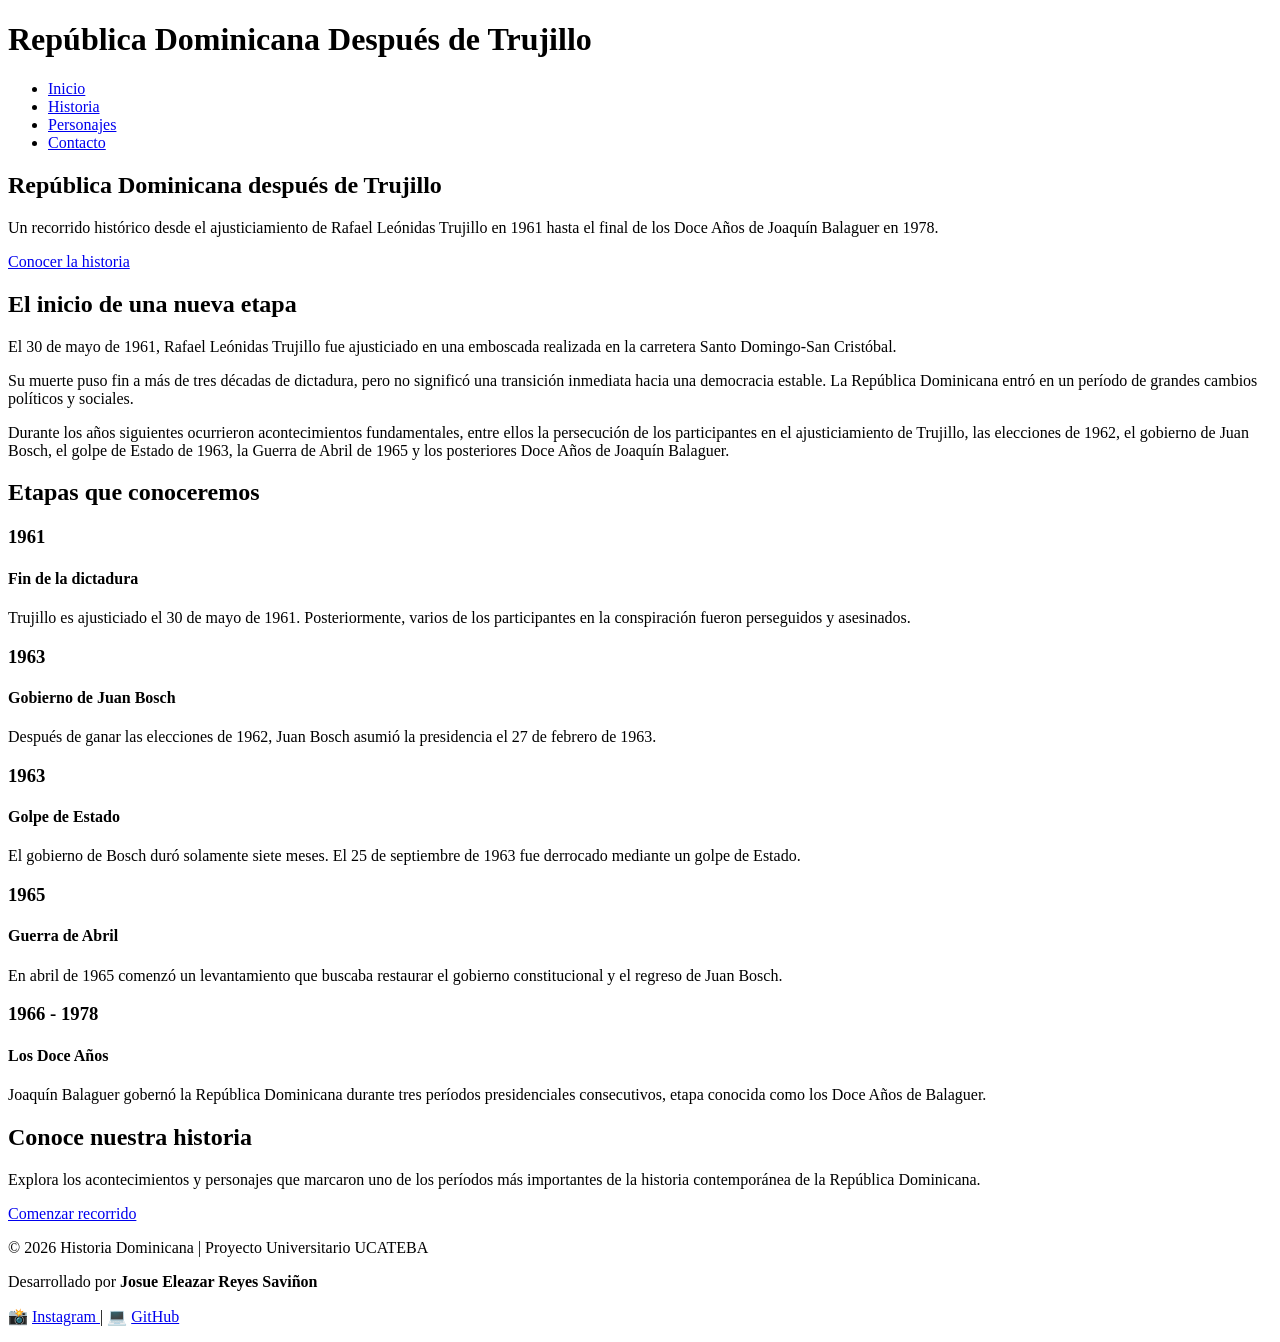
==== index.html @ 821aa656 "Primer commit" ====
<!DOCTYPE html>
<html lang="es">

<head>
    <meta charset="UTF-8">
    <meta name="viewport" content="width=device-width, initial-scale=1.0">

    <meta name="description"
          content="Historia de la República Dominicana después de la muerte de Rafael Leónidas Trujillo, desde 1961 hasta 1978.">

    <title>República Dominicana Después de Trujillo | Inicio</title>

    <link rel="stylesheet" href="css/styles.css">
</head>

<body>

    <header>
        <div class="logo">
            <h1>República Dominicana Después de Trujillo</h1>
        </div>

        <nav aria-label="Navegación principal">
            <ul>
                <li><a href="index.html">Inicio</a></li>
                <li><a href="about.html">Historia</a></li>
                <li><a href="catalog.html">Personajes</a></li>
                <li><a href="contact.html">Contacto</a></li>
            </ul>
        </nav>
    </header>


    <main>

        <!-- HERO -->
        <section class="hero">

            <div class="hero-contenido">

                <h2>República Dominicana después de Trujillo</h2>

                <p>
                    Un recorrido histórico desde el ajusticiamiento de
                    Rafael Leónidas Trujillo en 1961 hasta el final de
                    los Doce Años de Joaquín Balaguer en 1978.
                </p>

                <a href="about.html" class="boton">
                    Conocer la historia
                </a>

            </div>

        </section>


        <!-- INTRODUCCIÓN -->
        <section class="introduccion">

            <h2>El inicio de una nueva etapa</h2>

            <article>

                <p>
                    El 30 de mayo de 1961, Rafael Leónidas Trujillo fue
                    ajusticiado en una emboscada realizada en la carretera
                    Santo Domingo-San Cristóbal.
                </p>

                <p>
                    Su muerte puso fin a más de tres décadas de dictadura,
                    pero no significó una transición inmediata hacia una
                    democracia estable. La República Dominicana entró en
                    un período de grandes cambios políticos y sociales.
                </p>

                <p>
                    Durante los años siguientes ocurrieron acontecimientos
                    fundamentales, entre ellos la persecución de los
                    participantes en el ajusticiamiento de Trujillo,
                    las elecciones de 1962, el gobierno de Juan Bosch,
                    el golpe de Estado de 1963, la Guerra de Abril de 1965
                    y los posteriores Doce Años de Joaquín Balaguer.
                </p>

            </article>

        </section>


        <!-- ETAPAS HISTÓRICAS -->
        <section class="etapas">

            <h2>Etapas que conoceremos</h2>

            <div class="tarjetas">

                <article>
                    <h3>1961</h3>
                    <h4>Fin de la dictadura</h4>

                    <p>
                        Trujillo es ajusticiado el 30 de mayo de 1961.
                        Posteriormente, varios de los participantes en
                        la conspiración fueron perseguidos y asesinados.
                    </p>
                </article>


                <article>
                    <h3>1963</h3>
                    <h4>Gobierno de Juan Bosch</h4>

                    <p>
                        Después de ganar las elecciones de 1962,
                        Juan Bosch asumió la presidencia el
                        27 de febrero de 1963.
                    </p>
                </article>


                <article>
                    <h3>1963</h3>
                    <h4>Golpe de Estado</h4>

                    <p>
                        El gobierno de Bosch duró solamente siete meses.
                        El 25 de septiembre de 1963 fue derrocado
                        mediante un golpe de Estado.
                    </p>
                </article>


                <article>
                    <h3>1965</h3>
                    <h4>Guerra de Abril</h4>

                    <p>
                        En abril de 1965 comenzó un levantamiento
                        que buscaba restaurar el gobierno constitucional
                        y el regreso de Juan Bosch.
                    </p>
                </article>


                <article>
                    <h3>1966 - 1978</h3>
                    <h4>Los Doce Años</h4>

                    <p>
                        Joaquín Balaguer gobernó la República Dominicana
                        durante tres períodos presidenciales consecutivos,
                        etapa conocida como los Doce Años de Balaguer.
                    </p>
                </article>

            </div>

        </section>


        <!-- INVITACIÓN -->
        <section class="explorar">

            <h2>Conoce nuestra historia</h2>

            <p>
                Explora los acontecimientos y personajes que marcaron
                uno de los períodos más importantes de la historia
                contemporánea de la República Dominicana.
            </p>

            <a href="about.html" class="boton">
                Comenzar recorrido
            </a>

        </section>

    </main>


    <footer>

         <p>© 2026 Historia Dominicana | Proyecto Universitario UCATEBA</p>

    <p>
        Desarrollado por <strong>Josue Eleazar Reyes Saviñon</strong>
    </p>

    <p>
       📸
        <a href="https://www.instagram.com/joshuakings25?igsh=MWJ4bWNubTRwZXNlbw==" target="_blank">
          Instagram
         </a>
        |
        💻
        <a href="https://github.com/JoshuaKings82" target="_blank">
            GitHub
        </a>
    </p>
    </footer>

</body>

</html>
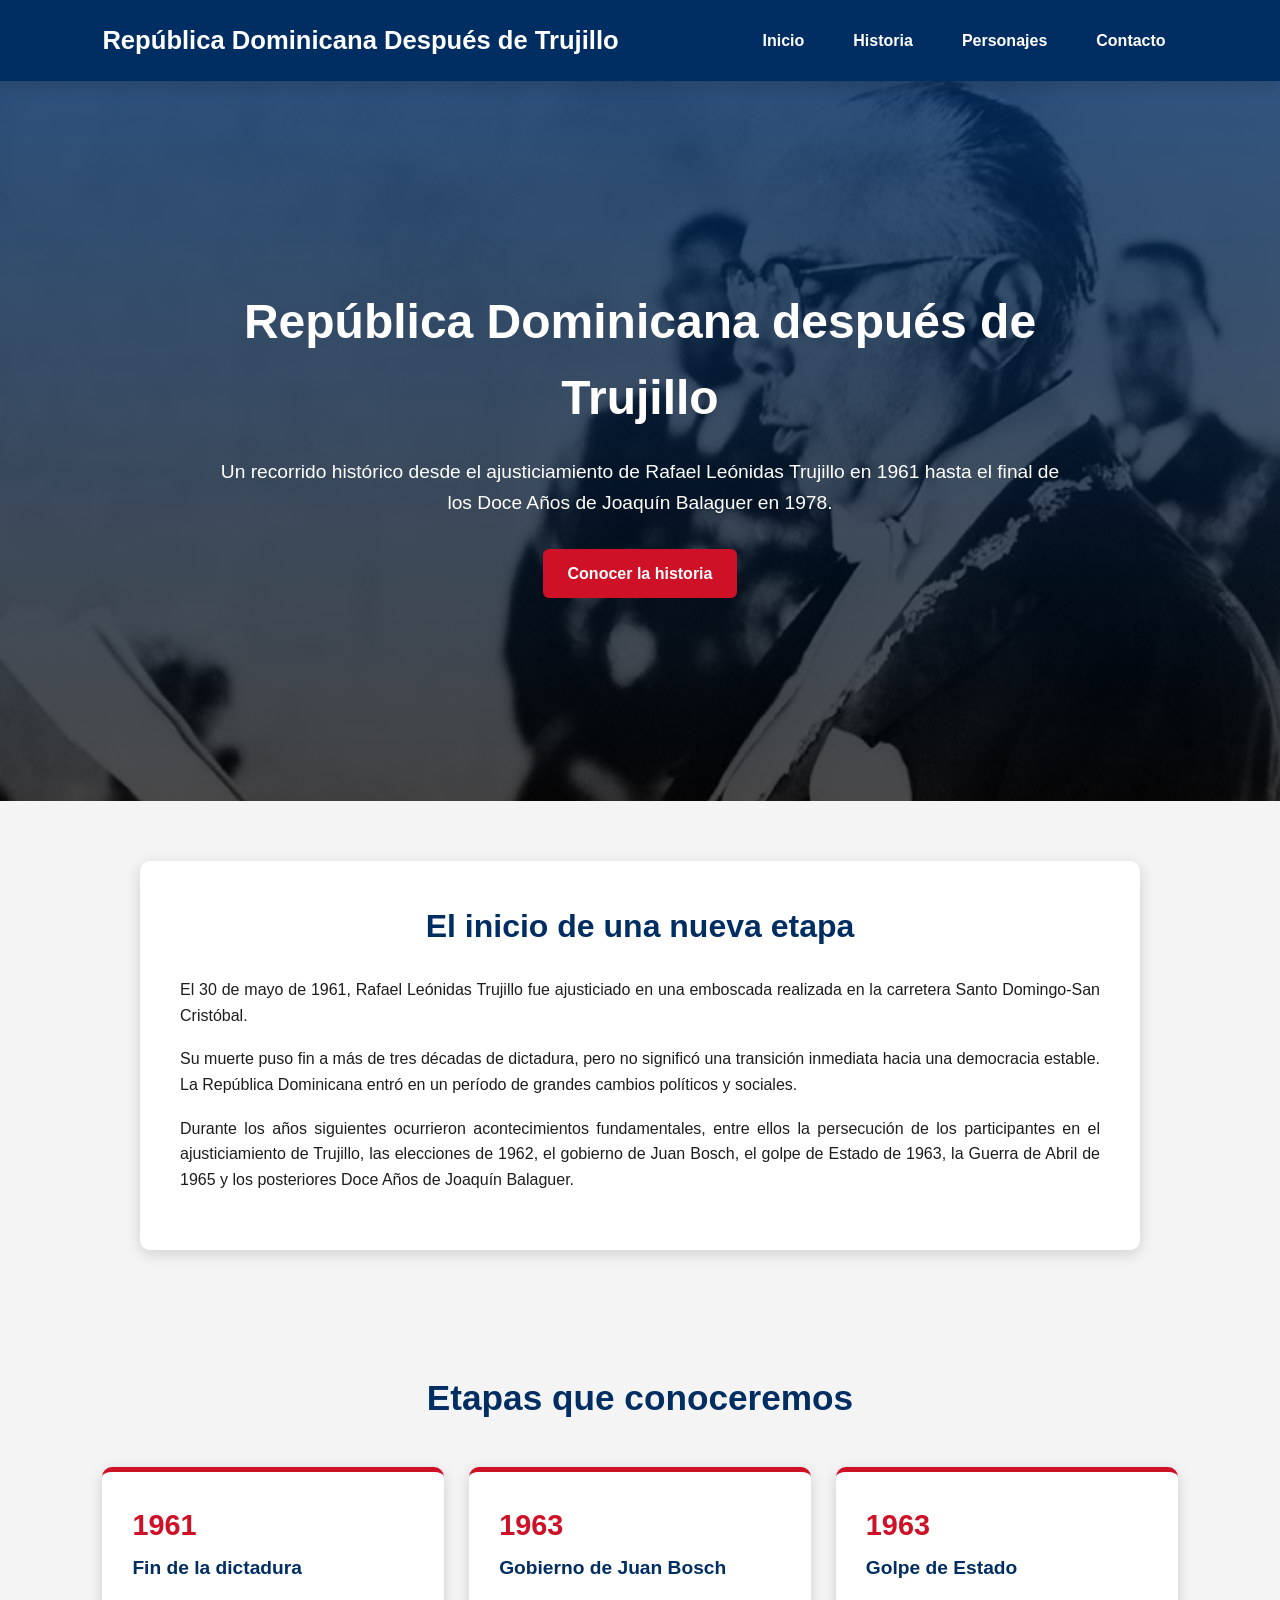
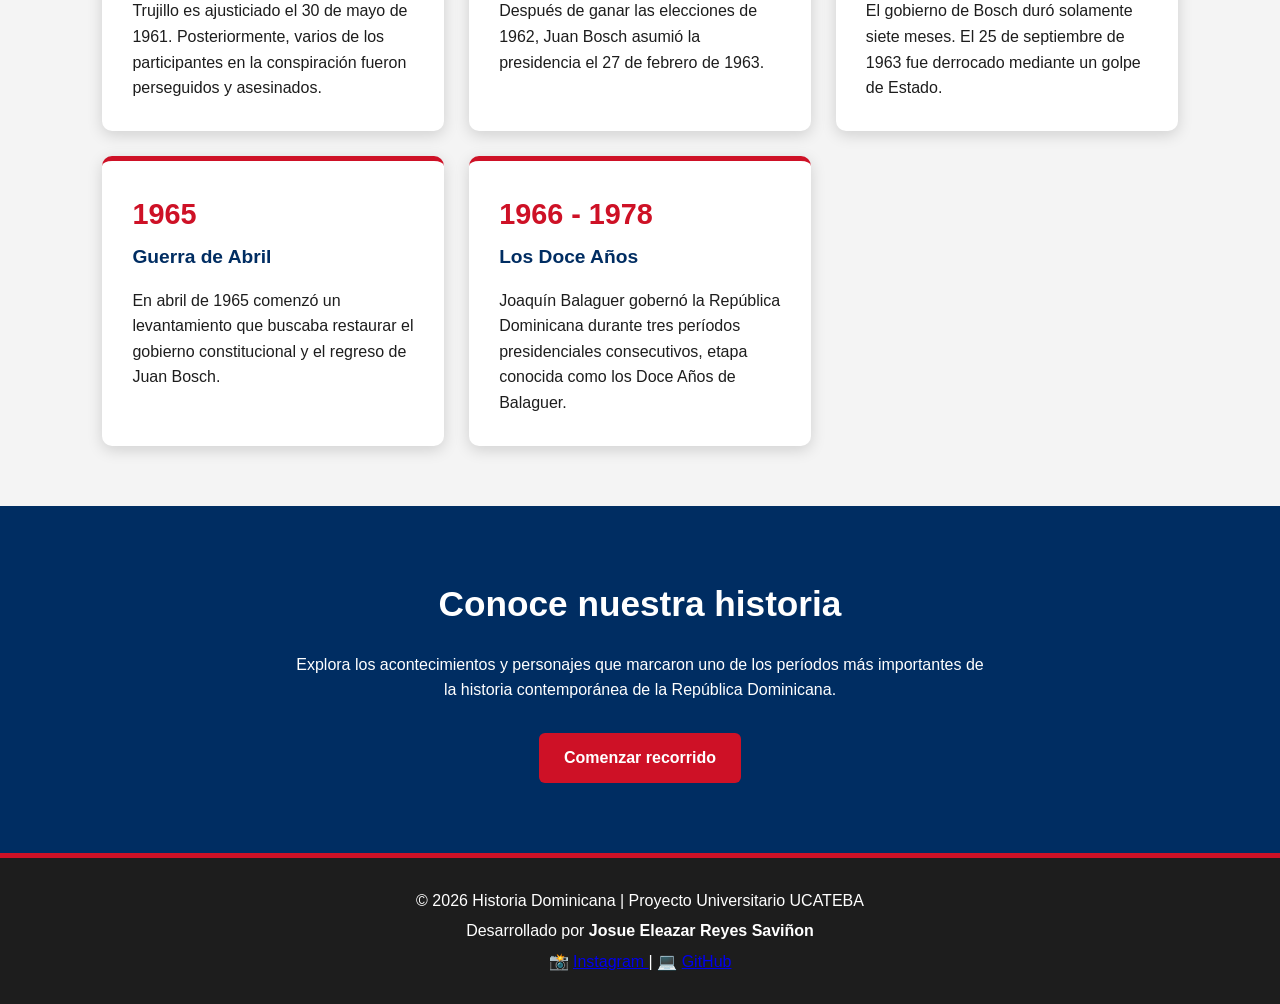
==== commit 77aa5fd0: "Commit 7: remodelando la referencia css" ====
--- a/index.html
+++ b/index.html
@@ -10,7 +10,7 @@
 
     <title>República Dominicana Después de Trujillo | Inicio</title>
 
-    <link rel="stylesheet" href="css/styles.css">
+    <link rel="stylesheet" href="CSS/styles.css">
 </head>
 
 <body>
--- a/CSS/styles.css
+++ b/CSS/styles.css
@@ -0,0 +1,1404 @@
+/* =========================
+   VARIABLES GENERALES
+========================= */
+
+:root {
+    --azul: #002d62;
+    --rojo: #ce1126;
+    --blanco: #ffffff;
+    --gris-claro: #f4f4f4;
+    --gris: #666666;
+    --oscuro: #1d1d1d;
+    --sombra: 0 4px 15px rgba(0, 0, 0, 0.15);
+    --transicion: all 0.3s ease;
+}
+
+
+/* =========================
+   ESTILOS GENERALES
+========================= */
+
+* {
+    margin: 0;
+    padding: 0;
+    box-sizing: border-box;
+}
+
+html {
+    scroll-behavior: smooth;
+}
+
+body {
+    font-family: Arial, Helvetica, sans-serif;
+    background-color: var(--gris-claro);
+    color: var(--oscuro);
+    line-height: 1.6;
+}
+
+
+/* =========================
+   HEADER
+========================= */
+
+header {
+    background-color: var(--azul);
+    color: var(--blanco);
+
+    display: flex;
+    justify-content: space-between;
+    align-items: center;
+
+    padding: 20px 8%;
+
+    position: sticky;
+    top: 0;
+    z-index: 1000;
+
+    box-shadow: var(--sombra);
+}
+
+.logo h1 {
+    font-size: 1.6rem;
+}
+
+
+/* =========================
+   NAVEGACIÓN
+========================= */
+
+nav ul {
+    list-style: none;
+
+    display: flex;
+    gap: 25px;
+}
+
+nav a {
+    color: var(--blanco);
+    text-decoration: none;
+
+    font-weight: bold;
+
+    padding: 8px 12px;
+
+    border-radius: 5px;
+
+    transition: var(--transicion);
+}
+
+nav a:hover {
+    background-color: var(--rojo);
+}
+
+
+/* =========================
+   HERO
+========================= */
+
+.hero {
+    min-height: 80vh;
+
+    display: flex;
+    justify-content: center;
+    align-items: center;
+
+    text-align: center;
+
+    padding: 60px 20px;
+
+    background:
+        linear-gradient(
+            rgba(0, 45, 98, 0.80),
+            rgba(0, 0, 0, 0.70)
+        ),
+        url("../images/trujillo.jpg");
+
+    background-size: cover;
+    background-position: center;
+
+    color: var(--blanco);
+}
+
+.hero-contenido {
+    max-width: 850px;
+
+    animation: aparecer 1.2s ease;
+}
+
+.hero h2 {
+    font-size: 3rem;
+
+    margin-bottom: 20px;
+}
+
+.hero p {
+    font-size: 1.2rem;
+
+    margin-bottom: 30px;
+}
+
+
+/* =========================
+   BOTONES
+========================= */
+
+.boton {
+    display: inline-block;
+
+    background-color: var(--rojo);
+    color: var(--blanco);
+
+    padding: 12px 25px;
+
+    text-decoration: none;
+
+    border-radius: 6px;
+
+    font-weight: bold;
+
+    transition: var(--transicion);
+}
+
+.boton:hover {
+    background-color: var(--blanco);
+    color: var(--azul);
+
+    transform: translateY(-3px);
+}
+
+
+/* =========================
+   INTRODUCCIÓN
+========================= */
+
+.introduccion {
+    max-width: 1000px;
+
+    margin: 60px auto;
+
+    padding: 40px;
+
+    background-color: var(--blanco);
+
+    border-radius: 10px;
+
+    box-shadow: var(--sombra);
+}
+
+.introduccion h2 {
+    text-align: center;
+
+    color: var(--azul);
+
+    margin-bottom: 25px;
+
+    font-size: 2rem;
+}
+
+.introduccion p {
+    margin-bottom: 18px;
+
+    text-align: justify;
+}
+
+
+/* =========================
+   ETAPAS HISTÓRICAS
+========================= */
+
+.etapas {
+    padding: 60px 8%;
+}
+
+.etapas h2 {
+    text-align: center;
+
+    color: var(--azul);
+
+    font-size: 2.2rem;
+
+    margin-bottom: 40px;
+}
+
+.tarjetas {
+    display: grid;
+
+    grid-template-columns:
+        repeat(3, 1fr);
+
+    gap: 25px;
+}
+
+.tarjetas article {
+    background-color: var(--blanco);
+
+    padding: 30px;
+
+    border-radius: 10px;
+
+    border-top: 5px solid var(--rojo);
+
+    box-shadow: var(--sombra);
+
+    transition: var(--transicion);
+}
+
+.tarjetas article:hover {
+    transform: translateY(-8px);
+}
+
+.tarjetas h3 {
+    color: var(--rojo);
+
+    font-size: 1.8rem;
+
+    margin-bottom: 5px;
+}
+
+.tarjetas h4 {
+    color: var(--azul);
+
+    margin-bottom: 15px;
+
+    font-size: 1.2rem;
+}
+
+
+/* =========================
+   SECCIÓN EXPLORAR
+========================= */
+
+.explorar {
+    background-color: var(--azul);
+
+    color: var(--blanco);
+
+    text-align: center;
+
+    padding: 70px 20px;
+}
+
+.explorar h2 {
+    font-size: 2.2rem;
+
+    margin-bottom: 20px;
+}
+
+.explorar p {
+    max-width: 700px;
+
+    margin: 0 auto 30px;
+}
+
+
+/* =========================
+   FOOTER
+========================= */
+
+footer {
+    background-color: var(--oscuro);
+
+    color: var(--blanco);
+
+    text-align: center;
+
+    padding: 25px;
+
+    border-top: 5px solid var(--rojo);
+}
+
+footer p {
+    margin: 5px;
+}
+
+
+/* =========================
+   ANIMACIONES
+========================= */
+
+@keyframes aparecer {
+
+    from {
+        opacity: 0;
+        transform: translateY(30px);
+    }
+
+    to {
+        opacity: 1;
+        transform: translateY(0);
+    }
+
+}
+
+
+/* =========================
+   RESPONSIVE - MÓVIL
+========================= */
+
+@media (max-width: 600px) {
+
+    header {
+        flex-direction: column;
+
+        text-align: center;
+
+        padding: 15px;
+    }
+
+    .logo {
+        margin-bottom: 15px;
+    }
+
+    nav ul {
+        flex-direction: column;
+
+        gap: 8px;
+    }
+
+    .hero {
+        min-height: 70vh;
+    }
+
+    .hero h2 {
+        font-size: 2rem;
+    }
+
+    .hero p {
+        font-size: 1rem;
+    }
+
+    .introduccion {
+        margin: 30px 15px;
+
+        padding: 25px;
+    }
+
+    .tarjetas {
+        grid-template-columns: 1fr;
+    }
+
+}
+
+
+/* =========================
+   RESPONSIVE - TABLET
+========================= */
+
+@media (min-width: 601px) and (max-width: 900px) {
+
+    header {
+        flex-direction: column;
+    }
+
+    .logo {
+        margin-bottom: 15px;
+    }
+
+    .tarjetas {
+        grid-template-columns:
+            repeat(2, 1fr);
+    }
+
+    .hero h2 {
+        font-size: 2.5rem;
+    }
+
+}
+
+
+/* =========================
+   RESPONSIVE - ESCRITORIO
+========================= */
+
+@media (min-width: 901px) {
+
+    .tarjetas {
+        grid-template-columns:
+            repeat(3, 1fr);
+    }
+
+}
+
+
+
+/* =====================================
+   PÁGINA DE HISTORIA
+===================================== */
+
+.historia-hero {
+    min-height: 55vh;
+
+    display: flex;
+    justify-content: center;
+    align-items: center;
+
+    text-align: center;
+
+    padding: 60px 20px;
+
+    background:
+        linear-gradient(
+            rgba(0, 45, 98, 0.85),
+            rgba(0, 0, 0, 0.75)
+        ),
+        url("../images/juan-bosch.jpg");
+
+    background-size: cover;
+    background-position: center;
+
+    color: var(--blanco);
+}
+
+.historia-hero div {
+    max-width: 850px;
+
+    animation: aparecer 1s ease;
+}
+
+.historia-hero h2 {
+    font-size: 2.8rem;
+
+    margin-bottom: 20px;
+}
+
+.historia-hero p {
+    font-size: 1.2rem;
+}
+
+
+/* =========================
+   SECCIONES HISTÓRICAS
+========================= */
+
+.historia-seccion {
+    padding: 70px 8%;
+}
+
+.historia-articulo {
+    max-width: 1200px;
+
+    margin: auto;
+
+    display: flex;
+
+    align-items: center;
+
+    gap: 50px;
+}
+
+.historia-texto {
+    flex: 1;
+}
+
+.historia-texto h2 {
+    color: var(--azul);
+
+    font-size: 2rem;
+
+    margin: 10px 0 20px;
+}
+
+.historia-texto p {
+    margin-bottom: 15px;
+
+    text-align: justify;
+}
+
+
+/* =========================
+   FECHAS
+========================= */
+
+.fecha {
+    display: inline-block;
+
+    color: var(--rojo);
+
+    font-weight: bold;
+
+    font-size: 1.1rem;
+
+    border-bottom: 2px solid var(--rojo);
+
+    padding-bottom: 5px;
+}
+
+
+/* =========================
+   IMÁGENES
+========================= */
+
+.historia-imagen {
+    flex: 1;
+
+    text-align: center;
+}
+
+.historia-imagen img {
+    width: 100%;
+
+    max-width: 480px;
+
+    height: 330px;
+
+    object-fit: cover;
+
+    border-radius: 10px;
+
+    box-shadow: var(--sombra);
+
+    transition: var(--transicion);
+}
+
+.historia-imagen img:hover {
+    transform: scale(1.03);
+}
+
+
+/* =========================
+   SECCIÓN INVERSA
+========================= */
+
+.reversa {
+    flex-direction: row-reverse;
+}
+
+
+/* =========================
+   FONDOS
+========================= */
+
+.fondo-gris {
+    background-color: #e9ecef;
+}
+
+.fondo-azul {
+    background-color: var(--azul);
+}
+
+.texto-blanco {
+    color: var(--blanco);
+}
+
+.texto-blanco h2 {
+    color: var(--blanco);
+}
+
+.fecha-clara {
+    color: var(--blanco);
+
+    border-color: var(--rojo);
+}
+
+
+/* =========================
+   CUADRO DESTACADO
+========================= */
+
+.historia-destacado {
+    flex: 1;
+
+    background-color: var(--blanco);
+
+    padding: 35px;
+
+    border-left: 6px solid var(--rojo);
+
+    border-radius: 8px;
+
+    box-shadow: var(--sombra);
+}
+
+.historia-destacado h3 {
+    color: var(--azul);
+
+    font-size: 1.5rem;
+
+    margin-bottom: 15px;
+}
+
+
+/* =========================
+   GOLPE DE ESTADO
+========================= */
+
+.golpe {
+    background:
+        linear-gradient(
+            rgba(25, 25, 25, 0.93),
+            rgba(0, 45, 98, 0.90)
+        );
+}
+
+
+/* =========================
+   CONTINUAR HISTORIA
+========================= */
+
+.continuar-historia {
+    padding: 70px 20px;
+
+    text-align: center;
+
+    background-color: var(--blanco);
+}
+
+.continuar-historia h2 {
+    color: var(--azul);
+
+    font-size: 2.2rem;
+
+    margin-bottom: 20px;
+}
+
+.continuar-historia p {
+    max-width: 800px;
+
+    margin: 0 auto 30px;
+}
+
+
+/* =========================
+   RESPONSIVE HISTORIA
+========================= */
+
+@media (max-width: 600px) {
+
+    .historia-hero h2 {
+        font-size: 2rem;
+    }
+
+    .historia-articulo,
+    .reversa {
+        flex-direction: column;
+    }
+
+    .historia-seccion {
+        padding: 45px 20px;
+    }
+
+    .historia-imagen img {
+        height: 250px;
+    }
+
+}
+
+
+@media (min-width: 601px) and (max-width: 900px) {
+
+    .historia-articulo,
+    .reversa {
+        flex-direction: column;
+    }
+
+    .historia-imagen img {
+        max-width: 600px;
+    }
+
+}
+/* =========================
+   ELECCIONES DE 1966
+========================= */
+
+.elecciones-1966 {
+    background:
+        linear-gradient(
+            rgba(0, 45, 98, 0.94),
+            rgba(20, 20, 20, 0.92)
+        );
+}
+/* =====================================
+   LOS DOCE AÑOS DE BALAGUER
+===================================== */
+
+.represion {
+    background:
+        linear-gradient(
+            rgba(25, 25, 25, 0.96),
+            rgba(70, 0, 0, 0.90)
+        );
+}
+
+.elecciones-final {
+    background:
+        linear-gradient(
+            rgba(0, 45, 98, 0.95),
+            rgba(15, 15, 15, 0.93)
+        );
+}
+
+/* Animación para las secciones históricas */
+
+.historia-articulo {
+    animation: aparecer 0.8s ease;
+}
+
+/* Mejor efecto sobre fotografías */
+
+.historia-imagen {
+    overflow: hidden;
+    border-radius: 10px;
+}
+
+
+.historia-imagen img {
+    display: block;
+}
+
+/* Mejora para teléfonos */
+
+@media (max-width: 600px) {
+
+    .historia-texto h2 {
+        font-size: 1.7rem;
+    }
+
+    .historia-texto p {
+        text-align: left;
+    }
+
+    .historia-destacado {
+        width: 100%;
+    }
+
+}
+/* =====================================
+   CATÁLOGO DE PERSONAJES
+===================================== */
+
+.catalogo-hero {
+
+    min-height: 45vh;
+
+    display: flex;
+
+    flex-direction: column;
+
+    justify-content: center;
+
+    align-items: center;
+
+    text-align: center;
+
+    padding: 60px 20px;
+
+    color: var(--blanco);
+
+    background:
+        linear-gradient(
+            rgba(0, 45, 98, 0.90),
+            rgba(20, 20, 20, 0.85)
+        ),
+        url("../images/guerra-abril.jpg");
+
+    background-size: cover;
+
+    background-position: center;
+
+}
+
+
+.catalogo-hero h2 {
+
+    font-size: 3rem;
+
+    margin-bottom: 15px;
+
+}
+
+
+.catalogo-hero p {
+
+    max-width: 700px;
+
+    font-size: 1.1rem;
+
+}
+
+
+/* =========================
+   CONTENIDO CATÁLOGO
+========================= */
+
+.catalogo {
+
+    padding: 70px 8%;
+
+}
+
+
+.titulo-seccion {
+
+    text-align: center;
+
+    max-width: 800px;
+
+    margin: 0 auto 50px;
+
+}
+
+
+.titulo-seccion span {
+
+    color: var(--rojo);
+
+    font-weight: bold;
+
+    text-transform: uppercase;
+
+}
+
+
+.titulo-seccion h2 {
+
+    color: var(--azul);
+
+    font-size: 2.4rem;
+
+    margin: 10px 0;
+
+}
+
+
+/* =========================
+   GRID
+========================= */
+
+.catalogo-grid {
+
+    max-width: 1200px;
+
+    margin: auto;
+
+    display: grid;
+
+    grid-template-columns:
+        repeat(3, 1fr);
+
+    gap: 30px;
+
+}
+
+
+/* =========================
+   TARJETAS PERSONAJES
+========================= */
+
+.personaje-card {
+
+    background-color:
+        var(--blanco);
+
+    border-radius: 12px;
+
+    overflow: hidden;
+
+    box-shadow:
+        var(--sombra);
+
+    transition:
+        var(--transicion);
+
+}
+
+
+.personaje-card:hover {
+
+    transform:
+        translateY(-8px);
+
+}
+
+
+.personaje-imagen {
+
+    height: 280px;
+
+    overflow: hidden;
+
+}
+
+
+.personaje-imagen img {
+
+    width: 100%;
+
+    height: 100%;
+
+    object-fit: cover;
+
+    transition:
+        var(--transicion);
+
+}
+
+
+.personaje-card:hover
+.personaje-imagen img {
+
+    transform:
+        scale(1.05);
+
+}
+
+
+/* =========================
+   INFORMACIÓN PERSONAJE
+========================= */
+
+.personaje-contenido {
+
+    padding: 25px;
+
+}
+
+
+.personaje-periodo {
+
+    display: inline-block;
+
+    background-color:
+        var(--rojo);
+
+    color:
+        var(--blanco);
+
+    padding: 5px 10px;
+
+    border-radius: 4px;
+
+    font-size: 0.85rem;
+
+    font-weight: bold;
+
+    margin-bottom: 12px;
+
+}
+
+
+.personaje-contenido h2 {
+
+    color:
+        var(--azul);
+
+    margin-bottom: 8px;
+
+}
+
+
+.personaje-contenido h3 {
+
+    color:
+        var(--gris);
+
+    font-size: 1rem;
+
+    margin-bottom: 15px;
+
+}
+
+
+.personaje-contenido p {
+
+    font-size: 0.95rem;
+
+}
+
+
+/* =========================
+   CARGANDO / ERROR
+========================= */
+
+.cargando {
+
+    text-align: center;
+
+    font-size: 1.2rem;
+
+    color:
+        var(--azul);
+
+}
+
+
+.error-catalogo {
+
+    max-width: 700px;
+
+    margin: auto;
+
+    padding: 40px;
+
+    text-align: center;
+
+    background:
+        var(--blanco);
+
+    border-left:
+        6px solid var(--rojo);
+
+    box-shadow:
+        var(--sombra);
+
+}
+
+
+/* =========================
+   RESPONSIVE CATÁLOGO
+========================= */
+
+@media (max-width: 600px) {
+
+    .catalogo-grid {
+
+        grid-template-columns:
+            1fr;
+
+    }
+
+
+    .catalogo-hero h2 {
+
+        font-size: 2rem;
+
+    }
+
+
+    .personaje-imagen {
+
+        height: 320px;
+
+    }
+
+}
+
+
+@media (min-width: 601px)
+and (max-width: 900px) {
+
+    .catalogo-grid {
+
+        grid-template-columns:
+            repeat(2, 1fr);
+
+    }
+
+}
+
+/* =====================================
+   CONTACTO
+===================================== */
+
+.contacto-hero {
+    min-height: 45vh;
+
+    display: flex;
+    justify-content: center;
+    align-items: center;
+
+    text-align: center;
+
+    padding: 60px 20px;
+
+    color: var(--blanco);
+
+    background:
+        linear-gradient(
+            rgba(0, 45, 98, 0.90),
+            rgba(20, 20, 20, 0.85)
+        ),
+        url("../images/balaguer.jpg");
+
+    background-size: cover;
+    background-position: center;
+}
+
+.contacto-hero div {
+    max-width: 800px;
+}
+
+.contacto-hero h2 {
+    font-size: 3rem;
+    margin-bottom: 15px;
+}
+
+.contacto-hero p {
+    font-size: 1.1rem;
+}
+
+
+/* =========================
+   CRONOLOGÍA
+========================= */
+
+.cronologia {
+    padding: 70px 8%;
+}
+
+.tabla-contenedor {
+    max-width: 1200px;
+
+    margin: auto;
+
+    overflow-x: auto;
+
+    background-color: var(--blanco);
+
+    border-radius: 10px;
+
+    box-shadow: var(--sombra);
+}
+
+table {
+    width: 100%;
+
+    border-collapse: collapse;
+
+    min-width: 750px;
+}
+
+caption {
+    padding: 20px;
+
+    font-size: 1.2rem;
+
+    font-weight: bold;
+
+    color: var(--azul);
+}
+
+thead {
+    background-color: var(--azul);
+
+    color: var(--blanco);
+}
+
+th,
+td {
+    padding: 16px;
+
+    text-align: left;
+
+    border-bottom: 1px solid #dddddd;
+}
+
+tbody tr:nth-child(even) {
+    background-color: #f7f7f7;
+}
+
+tbody tr {
+    transition: var(--transicion);
+}
+
+tbody tr:hover {
+    background-color: #e7edf4;
+}
+
+tbody td:first-child {
+    font-weight: bold;
+
+    color: var(--rojo);
+
+    white-space: nowrap;
+}
+
+
+/* =========================
+   FORMULARIO
+========================= */
+
+.seccion-contacto {
+    padding: 70px 8%;
+
+    background-color: #e9ecef;
+
+    display: grid;
+
+    grid-template-columns: 1fr 1.3fr;
+
+    gap: 50px;
+
+    align-items: start;
+}
+
+.formulario-info span {
+    color: var(--rojo);
+
+    font-weight: bold;
+
+    text-transform: uppercase;
+}
+
+.formulario-info h2 {
+    color: var(--azul);
+
+    font-size: 2.3rem;
+
+    margin: 10px 0 20px;
+}
+
+.formulario-info p {
+    max-width: 500px;
+}
+
+
+/* =========================
+   CAJA DEL FORMULARIO
+========================= */
+
+form {
+    background-color: var(--blanco);
+
+    padding: 35px;
+
+    border-radius: 10px;
+
+    box-shadow: var(--sombra);
+}
+
+.grupo-formulario {
+    margin-bottom: 20px;
+}
+
+.grupo-formulario label {
+    display: block;
+
+    margin-bottom: 8px;
+
+    font-weight: bold;
+
+    color: var(--azul);
+}
+
+.grupo-formulario input,
+.grupo-formulario select,
+.grupo-formulario textarea {
+    width: 100%;
+
+    padding: 12px 14px;
+
+    border: 1px solid #cccccc;
+
+    border-radius: 6px;
+
+    font: inherit;
+
+    transition: var(--transicion);
+}
+
+.grupo-formulario input:focus,
+.grupo-formulario select:focus,
+.grupo-formulario textarea:focus {
+    outline: none;
+
+    border-color: var(--azul);
+
+    box-shadow:
+        0 0 0 3px rgba(0, 45, 98, 0.15);
+}
+
+.grupo-formulario textarea {
+    resize: vertical;
+}
+
+
+/* =========================
+   CHECKBOX
+========================= */
+
+.grupo-checkbox {
+    display: flex;
+
+    align-items: flex-start;
+
+    gap: 10px;
+
+    margin-bottom: 25px;
+}
+
+.grupo-checkbox input {
+    margin-top: 5px;
+}
+
+
+/* =========================
+   BOTÓN FORMULARIO
+========================= */
+
+.boton-formulario {
+    width: 100%;
+
+    padding: 14px;
+
+    border: none;
+
+    border-radius: 6px;
+
+    cursor: pointer;
+
+    background-color: var(--rojo);
+
+    color: var(--blanco);
+
+    font-size: 1rem;
+
+    font-weight: bold;
+
+    transition: var(--transicion);
+}
+
+.boton-formulario:hover {
+    background-color: var(--azul);
+
+    transform: translateY(-2px);
+}
+
+
+/* =========================
+   MENSAJE FORMULARIO
+========================= */
+
+.mensaje-formulario {
+    margin-top: 20px;
+
+    text-align: center;
+
+    font-weight: bold;
+}
+
+
+/* =========================
+   RESPONSIVE CONTACTO
+========================= */
+
+@media (max-width: 600px) {
+
+    .contacto-hero h2 {
+        font-size: 2rem;
+    }
+
+    .seccion-contacto {
+        grid-template-columns: 1fr;
+
+        padding: 45px 20px;
+    }
+
+    .cronologia {
+        padding: 45px 20px;
+    }
+
+    form {
+        padding: 25px 20px;
+    }
+
+}
+
+
+@media (min-width: 601px)
+and (max-width: 900px) {
+
+    .seccion-contacto {
+        grid-template-columns: 1fr;
+    }
+
+}
